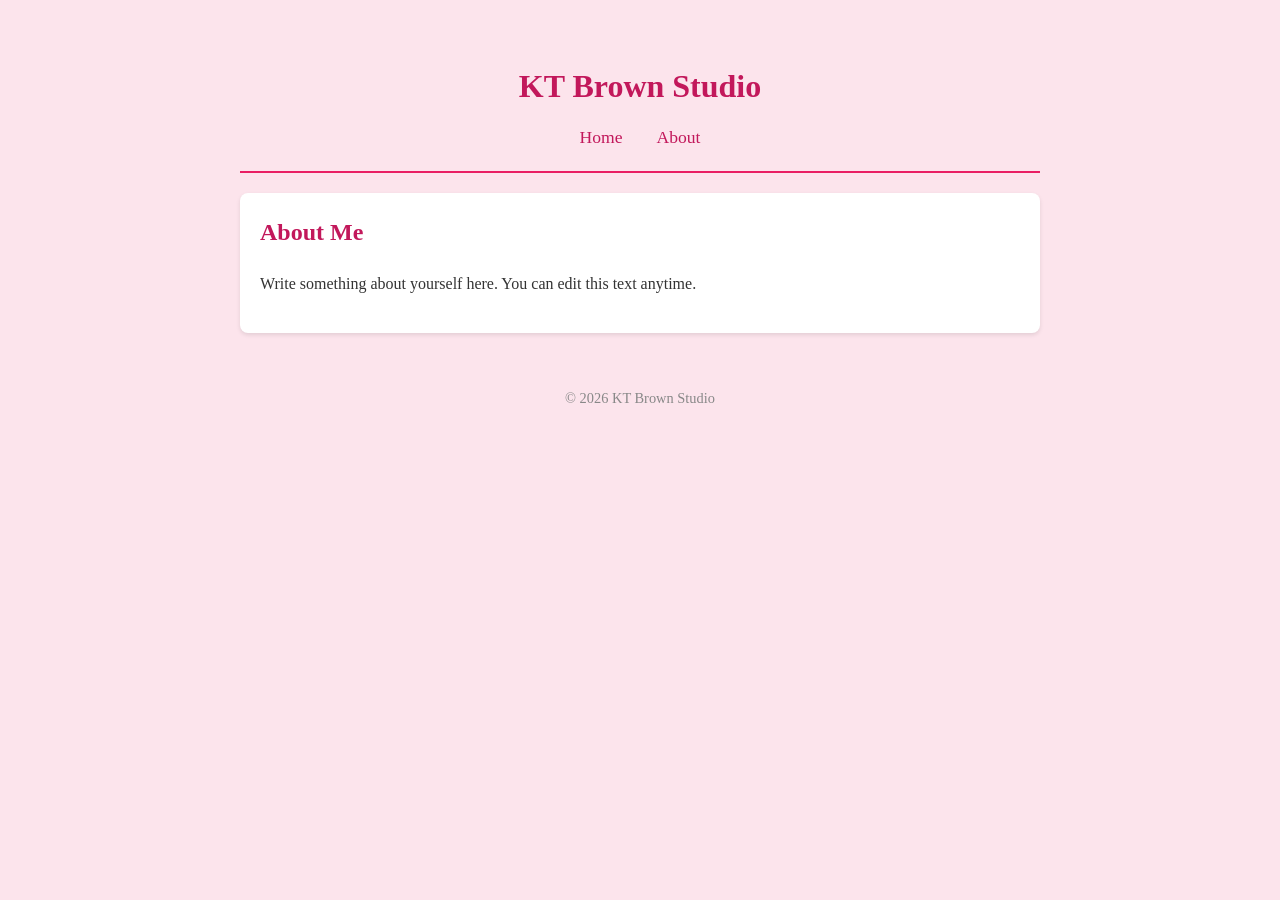
==== about.html @ 1dfe6fb9 "Create about.html" ====
<!DOCTYPE html>
<html lang="en">
<head>
  <meta charset="UTF-8">
  <meta name="viewport" content="width=device-width, initial-scale=1.0">
  <title>About - KT Brown Studio</title>
  <link rel="stylesheet" href="/style.css">
</head>
<body>
  <header>
    <h1>KT Brown Studio</h1>
    <nav>
      <a href="/">Home</a>
      <a href="/about.html">About</a>
    </nav>
  </header>
  <main>
    <article class="post">
      <h2>About Me</h2>
      <p>Write something about yourself here. You can edit this text anytime.</p>
    </article>
  </main>

  <footer>
    <p>&copy; 2026 KT Brown Studio</p>
  </footer>
</body>
---- style.css ----
body {
  font-family: Georgia, serif;
  background-color: #fce4ec;
  color: #333;
  max-width: 800px;
  margin: 0 auto;
  padding: 20px;
  line-height: 1.6;
}
header {
  text-align: center;
  padding: 20px 0;
  border-bottom: 2px solid #e91e63;
}

header h1 {
  color: #c2185b;
  margin-bottom: 10px;
}

nav a {
  color: #c2185b;
  text-decoration: none;
  margin: 0 15px;
  font-size: 1.1em;
}
nav a:hover {
  text-decoration: underline;
}

.post {
  background: white;
  padding: 20px;
  margin: 20px 0;
  border-radius: 8px;
  box-shadow: 0 2px 4px rgba(0,0,0,0.1);
}

.post h2 {
  color: #c2185b;
  margin-top: 0;
}
.post .date {
  color: #888;
  font-size: 0.9em;
  font-style: italic;
}

.post img {
  max-width: 100%;
  height: auto;
  border-radius: 4px;
  margin: 10px 0;
}

footer {
  text-align: center;
  padding: 20px 0;
  color: #888;
  font-size: 0.9em;
}
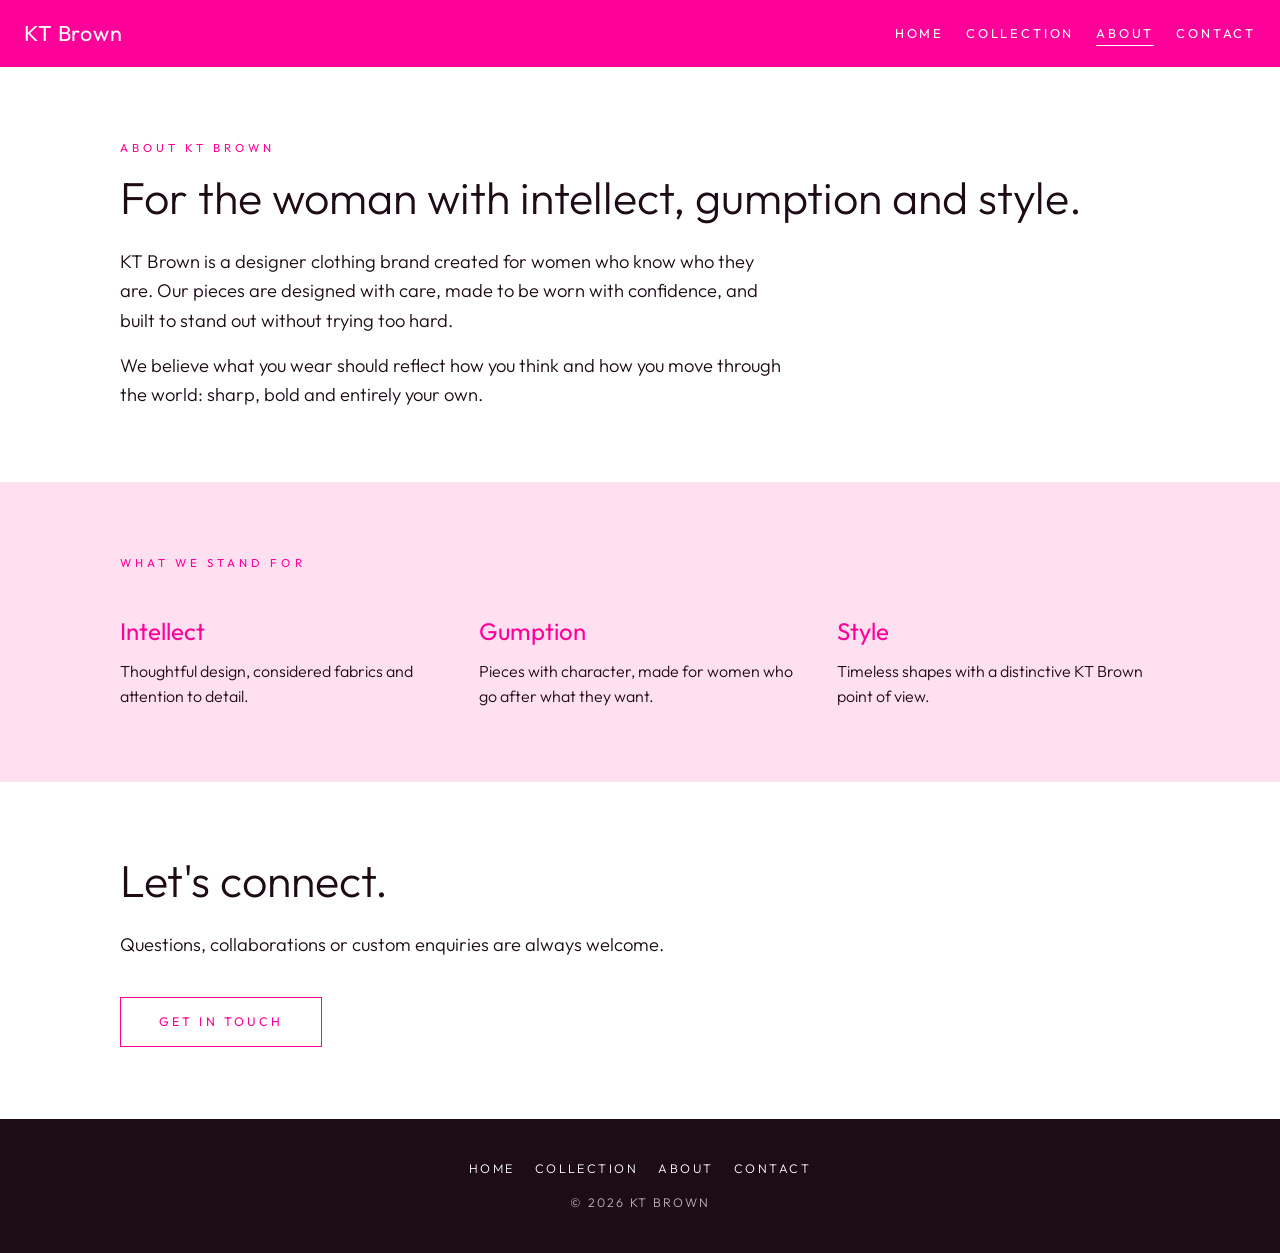
==== commit 5fd439be: "Add files via upload" ====
--- a/about.html
+++ b/about.html
@@ -3,25 +3,61 @@
 <head>
   <meta charset="UTF-8">
   <meta name="viewport" content="width=device-width, initial-scale=1.0">
-  <title>About - KT Brown Studio</title>
-  <link rel="stylesheet" href="/style.css">
+  <title>About | KT Brown</title>
+  <meta name="description" content="About KT Brown: designer clothing for the woman with intellect, gumption and style.">
+  <meta name="theme-color" content="#ff0099">
+  <link rel="preconnect" href="https://fonts.googleapis.com">
+  <link rel="preconnect" href="https://fonts.gstatic.com" crossorigin>
+  <link href="https://fonts.googleapis.com/css2?family=Outfit:wght@200;300;400&display=swap" rel="stylesheet">
+  <link rel="stylesheet" href="style.css">
 </head>
 <body>
-  <header>
-    <h1>KT Brown Studio</h1>
-    <nav>
-      <a href="/">Home</a>
-      <a href="/about.html">About</a>
+  <header class="site">
+    <a class="brand" href="home.html">KT Brown</a>
+    <nav aria-label="Main">
+      <ul>
+        <li><a href="home.html">Home</a></li>
+        <li><a href="collection.html">Collection</a></li>
+        <li><a href="about.html" aria-current="page">About</a></li>
+        <li><a href="contact.html">Contact</a></li>
+      </ul>
     </nav>
   </header>
+
   <main>
-    <article class="post">
-      <h2>About Me</h2>
-      <p>Write something about yourself here. You can edit this text anytime.</p>
-    </article>
+    <section>
+      <div class="wrap">
+        <p class="eyebrow">About KT Brown</p>
+        <h2>For the woman with intellect, gumption and style.</h2>
+        <!-- Edit the paragraphs below to tell your own story. -->
+        <p class="lead">KT Brown is a designer clothing brand created for women who know who they are. Our pieces are designed with care, made to be worn with confidence, and built to stand out without trying too hard.</p>
+        <p class="lead">We believe what you wear should reflect how you think and how you move through the world: sharp, bold and entirely your own.</p>
+      </div>
+    </section>
+
+    <section class="soft">
+      <div class="wrap">
+        <p class="eyebrow">What we stand for</p>
+        <div class="three">
+          <div><h3>Intellect</h3><p>Thoughtful design, considered fabrics and attention to detail.</p></div>
+          <div><h3>Gumption</h3><p>Pieces with character, made for women who go after what they want.</p></div>
+          <div><h3>Style</h3><p>Timeless shapes with a distinctive KT Brown point of view.</p></div>
+        </div>
+      </div>
+    </section>
+
+    <section>
+      <div class="wrap">
+        <h2>Let's connect.</h2>
+        <p class="lead">Questions, collaborations or custom enquiries are always welcome.</p>
+        <a class="btn dark" href="contact.html">Get in Touch</a>
+      </div>
+    </section>
   </main>
 
-  <footer>
-    <p>&copy; 2026 KT Brown Studio</p>
+  <footer class="site">
+    <a href="home.html">Home</a><a href="collection.html">Collection</a><a href="about.html">About</a><a href="contact.html">Contact</a>
+    <p>&copy; 2026 KT Brown</p>
   </footer>
 </body>
+</html>
--- a/style.css
+++ b/style.css
@@ -1,61 +1,193 @@
+:root {
+  --pink: #ff0099;
+  --pink-soft: #ffe0f1;
+  --ink: #1d0b16;
+  --white: #ffffff;
+  --muted: #6b4a5c;
+}
+* { margin: 0; padding: 0; box-sizing: border-box; }
+html { scroll-behavior: smooth; }
 body {
-  font-family: Georgia, serif;
-  background-color: #fce4ec;
-  color: #333;
-  max-width: 800px;
-  margin: 0 auto;
-  padding: 20px;
+  font-family: 'Outfit', 'Helvetica Neue', Arial, sans-serif;
+  font-weight: 300;
+  color: var(--ink);
+  background: var(--white);
   line-height: 1.6;
 }
-header {
+a { color: inherit; }
+img { max-width: 100%; display: block; }
+
+/* Header / nav */
+header.site {
+  position: sticky;
+  top: 0;
+  z-index: 10;
+  background: var(--pink);
+  color: var(--white);
+  display: flex;
+  flex-wrap: wrap;
+  align-items: center;
+  justify-content: space-between;
+  gap: 8px 24px;
+  padding: 16px 24px;
+}
+.brand {
+  font-size: 1.35rem;
+  font-weight: 400;
+  letter-spacing: 0.04em;
+  text-decoration: none;
+}
+nav ul { list-style: none; display: flex; flex-wrap: wrap; gap: 6px 22px; }
+nav a {
+  text-decoration: none;
+  font-size: 0.8rem;
+  font-weight: 400;
+  letter-spacing: 0.22em;
+  text-transform: uppercase;
+  padding: 4px 0;
+  border-bottom: 1px solid transparent;
+}
+nav a:hover, nav a[aria-current="page"] { border-bottom-color: var(--white); }
+
+/* Hero */
+.hero {
+  background: var(--pink);
+  color: var(--white);
   text-align: center;
-  padding: 20px 0;
-  border-bottom: 2px solid #e91e63;
+  padding: 18vh 24px 16vh;
+}
+.hero h1 {
+  font-weight: 300;
+  font-size: clamp(2.8rem, 12vw, 5.6rem);
+  line-height: 1.05;
+  letter-spacing: 0.01em;
+}
+.hero p.tagline {
+  font-size: clamp(1.4rem, 5.5vw, 2.4rem);
+  line-height: 1.3;
+  max-width: 16em;
+  margin: 26px auto 0;
+}
+.btn {
+  display: inline-block;
+  margin-top: 38px;
+  padding: 14px 38px;
+  border: 1px solid var(--white);
+  color: var(--white);
+  text-decoration: none;
+  font-size: 0.78rem;
+  font-weight: 400;
+  letter-spacing: 0.25em;
+  text-transform: uppercase;
+  background: transparent;
+  cursor: pointer;
+  font-family: inherit;
+  transition: background 0.25s, color 0.25s;
+}
+.btn:hover, .btn:focus-visible { background: var(--white); color: var(--pink); outline: none; }
+.btn.dark { border-color: var(--pink); color: var(--pink); }
+.btn.dark:hover, .btn.dark:focus-visible { background: var(--pink); color: var(--white); }
+
+/* Sections */
+section { padding: 72px 24px; }
+.wrap { max-width: 1040px; margin: 0 auto; }
+.eyebrow {
+  font-size: 0.72rem;
+  font-weight: 400;
+  letter-spacing: 0.35em;
+  text-transform: uppercase;
+  color: var(--pink);
+  margin-bottom: 14px;
+}
+h2 {
+  font-weight: 300;
+  font-size: clamp(1.8rem, 6vw, 2.8rem);
+  line-height: 1.2;
+  margin-bottom: 22px;
+}
+p + p { margin-top: 16px; }
+.lead { font-size: 1.15rem; max-width: 36em; }
+.soft { background: var(--pink-soft); }
+
+.three {
+  display: grid;
+  gap: 36px;
+  grid-template-columns: repeat(auto-fit, minmax(220px, 1fr));
+  margin-top: 40px;
+}
+.three h3 {
+  font-weight: 400;
+  font-size: 1.5rem;
+  color: var(--pink);
+  margin-bottom: 8px;
 }
 
-header h1 {
-  color: #c2185b;
-  margin-bottom: 10px;
+/* Collection grid */
+.grid {
+  display: grid;
+  gap: 28px;
+  grid-template-columns: repeat(auto-fill, minmax(230px, 1fr));
+  margin-top: 36px;
 }
+.card .photo {
+  aspect-ratio: 3 / 4;
+  background: linear-gradient(160deg, var(--pink-soft), #ffb3de);
+  display: flex;
+  align-items: center;
+  justify-content: center;
+  color: var(--pink);
+  font-size: 0.75rem;
+  letter-spacing: 0.3em;
+  text-transform: uppercase;
+}
+.card h3 { font-weight: 400; font-size: 1.1rem; margin-top: 12px; }
+.card p { color: var(--muted); font-size: 0.92rem; margin-top: 2px; }
 
-nav a {
-  color: #c2185b;
-  text-decoration: none;
-  margin: 0 15px;
-  font-size: 1.1em;
+/* Contact */
+.contact-grid {
+  display: grid;
+  gap: 48px;
+  grid-template-columns: repeat(auto-fit, minmax(260px, 1fr));
+  margin-top: 30px;
 }
-nav a:hover {
-  text-decoration: underline;
+form label {
+  display: block;
+  font-size: 0.72rem;
+  font-weight: 400;
+  letter-spacing: 0.22em;
+  text-transform: uppercase;
+  margin: 18px 0 6px;
 }
+form input, form textarea {
+  width: 100%;
+  font: inherit;
+  font-size: 1rem;
+  padding: 12px 14px;
+  border: 1px solid var(--pink);
+  background: var(--white);
+  color: var(--ink);
+  border-radius: 0;
+}
+form input:focus, form textarea:focus { outline: 2px solid var(--pink); outline-offset: 1px; }
+form textarea { min-height: 140px; resize: vertical; }
+form .btn { margin-top: 24px; }
+.note { font-size: 0.85rem; color: var(--muted); margin-top: 14px; }
 
-.post {
-  background: white;
-  padding: 20px;
-  margin: 20px 0;
-  border-radius: 8px;
-  box-shadow: 0 2px 4px rgba(0,0,0,0.1);
+/* Footer */
+footer.site {
+  background: var(--ink);
+  color: var(--white);
+  text-align: center;
+  padding: 40px 24px;
+  font-size: 0.78rem;
+  letter-spacing: 0.2em;
+  text-transform: uppercase;
 }
+footer.site a { text-decoration: none; margin: 0 10px; }
+footer.site a:hover { color: var(--pink); }
+footer.site p { margin-top: 14px; opacity: 0.7; letter-spacing: 0.15em; }
 
-.post h2 {
-  color: #c2185b;
-  margin-top: 0;
+@media (max-width: 520px) {
+  header.site { padding: 14px 18px; }
+  section { padding: 56px 18px; }
 }
-.post .date {
-  color: #888;
-  font-size: 0.9em;
-  font-style: italic;
-}
-
-.post img {
-  max-width: 100%;
-  height: auto;
-  border-radius: 4px;
-  margin: 10px 0;
-}
-
-footer {
-  text-align: center;
-  padding: 20px 0;
-  color: #888;
-  font-size: 0.9em;
-}
